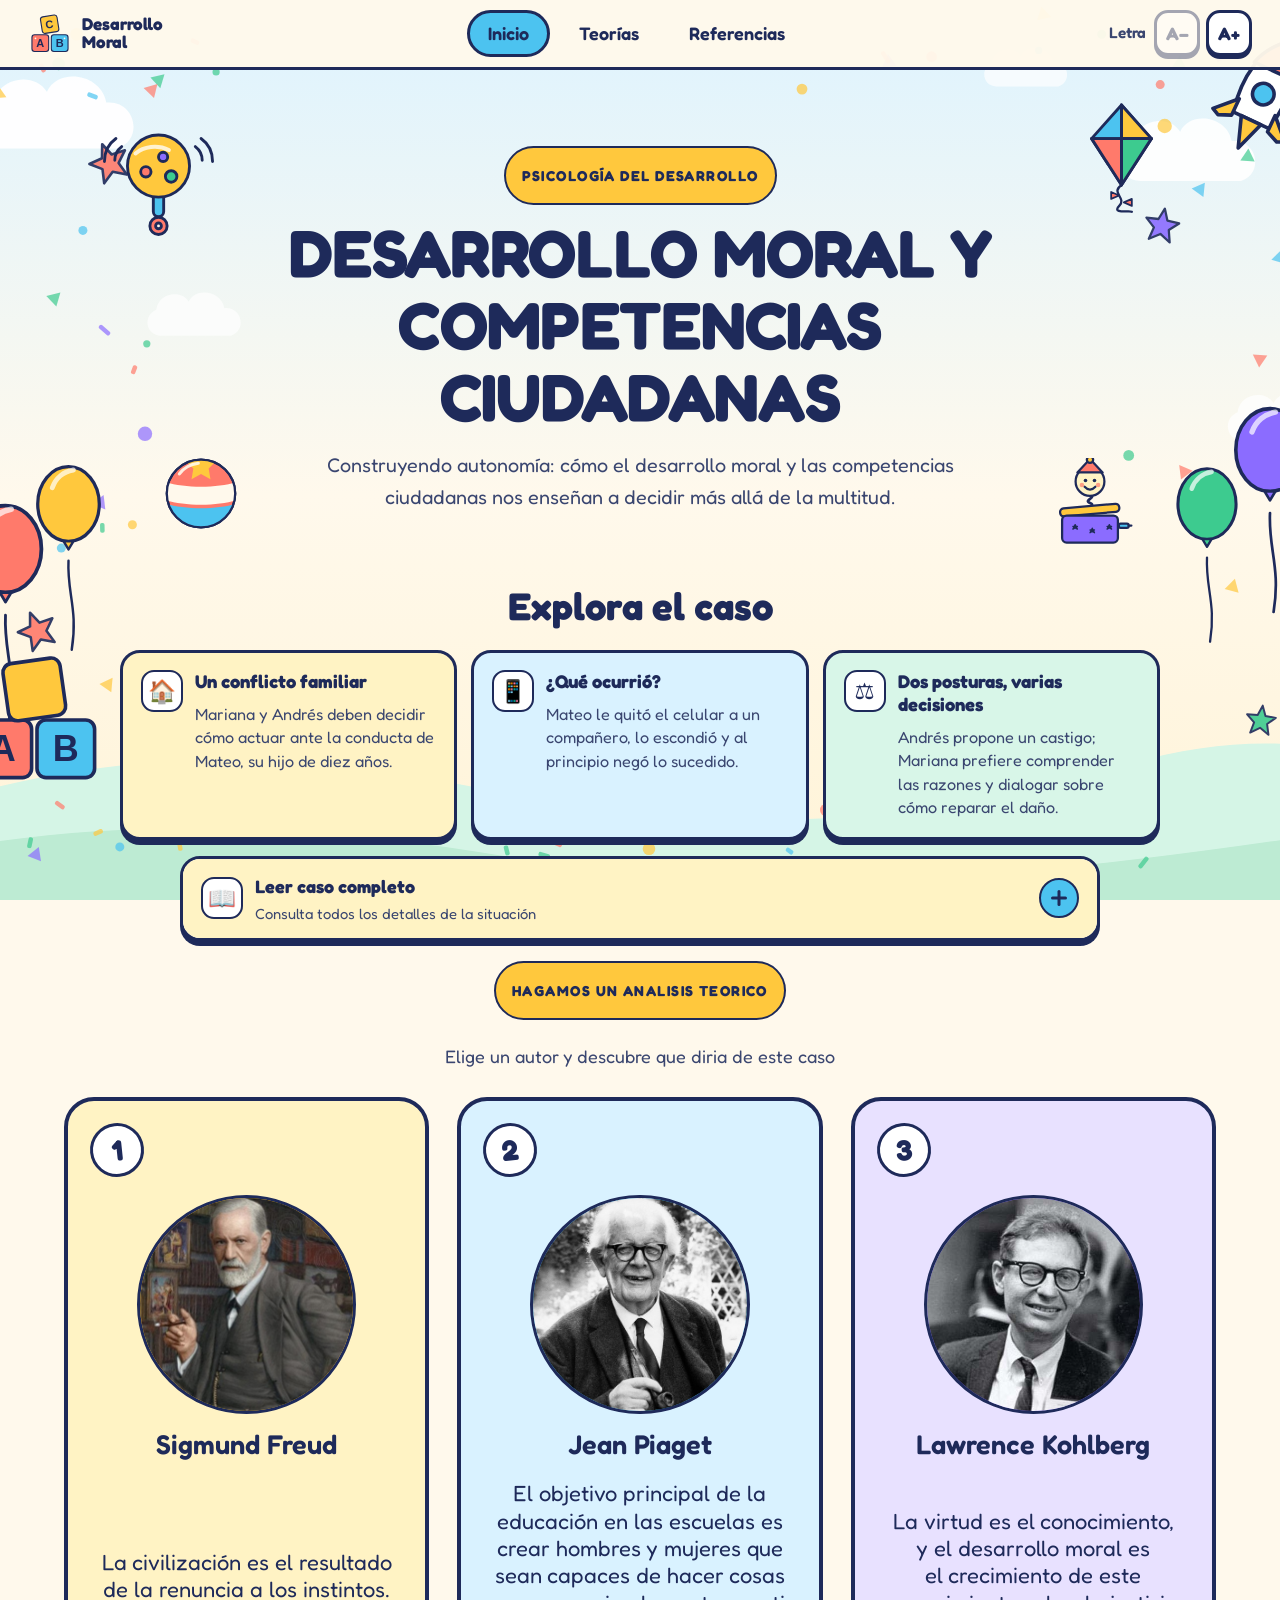
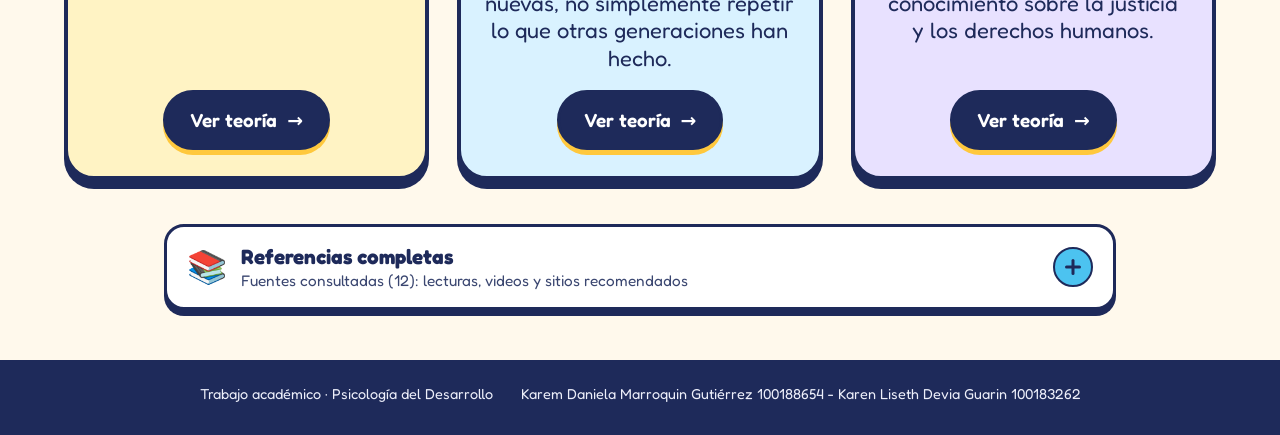
==== index.html @ cc90a4ad "fisrt" ====
<!DOCTYPE html>
<html lang="es" data-text-size="normal">
<head>
  <meta charset="UTF-8" />
  <meta name="viewport" content="width=device-width, initial-scale=1.0" />
  <meta name="referrer" content="strict-origin-when-cross-origin" />
  <meta name="description" content="Desarrollo moral y competencias" />
  <title>Desarrollo moral y competencias</title>
  <link rel="preconnect" href="https://fonts.googleapis.com" />
  <link rel="preconnect" href="https://fonts.gstatic.com" crossorigin />
  <link href="https://fonts.googleapis.com/css2?family=Fredoka:wght@400;500;600;700&display=swap" rel="stylesheet" />
  <link rel="stylesheet" href="styles.css" />
</head>
<body class="home-page">
  <a class="skip-link" href="#contenido">Saltar al contenido principal</a>

  <header class="topbar">
    <a class="logo" href="index.html" aria-label="Desarrollo Moral, ir al inicio">
      <img src="icons/bloques.svg" alt="" width="44" height="44" />
      <span>Desarrollo<br />Moral</span>
    </a>

    <nav class="main-nav" aria-label="Navegación principal">
      <ul>
        <li><a href="index.html" aria-current="page">Inicio</a></li>
        <li><a href="#teorias">Teorías</a></li>
        <li><a href="#referencias">Referencias</a></li>
      </ul>
    </nav>

    <div class="text-size" role="group" aria-label="Tamaño de letra">
      <span class="text-size-label" aria-hidden="true">Letra</span>
      <button type="button" data-size="down" aria-label="Hacer la letra más pequeña">A−</button>
      <button type="button" data-size="up" aria-label="Hacer la letra más grande">A+</button>
    </div>
  </header>

  <main id="contenido" tabindex="-1">

    <section class="hero reveal-up" aria-labelledby="titulo">
      <img class="float-toy toy-1" src="icons/sonajero.svg" alt="" aria-hidden="true" />
      <img class="float-toy toy-2" src="icons/cometa.svg" alt="" aria-hidden="true" />
      <img class="float-toy toy-3" src="icons/pelota.svg" alt="" aria-hidden="true" />
      <img class="float-toy toy-4" src="icons/caja-sorpresa.svg" alt="" aria-hidden="true" />

      <p class="eyebrow">Psicología del desarrollo</p>
      <h1 id="titulo">DESARROLLO MORAL Y <br />COMPETENCIAS CIUDADANAS</h1>
      <p class="subtitle">Construyendo autonomía: cómo el desarrollo moral y las competencias ciudadanas nos enseñan a decidir más allá de la multitud.</p>

    </section>

    <section id="teorias" class="theories-section" aria-labelledby="teorias-heading">
      <div class="section-intro reveal-up">
        <h2 id="teorias-heading">Explora el caso</h2>
        <div class="case-overview" aria-label="Resumen visual del caso">
          <article class="case-highlight">
            <span class="case-icon" aria-hidden="true">🏠</span>
            <div><h3>Un conflicto familiar</h3><p>Mariana y Andrés deben decidir cómo actuar ante la conducta de Mateo, su hijo de diez años.</p></div>
          </article>
          <article class="case-highlight">
            <span class="case-icon" aria-hidden="true">📱</span>
            <div><h3>¿Qué ocurrió?</h3><p>Mateo le quitó el celular a un compañero, lo escondió y al principio negó lo sucedido.</p></div>
          </article>
          <article class="case-highlight">
            <span class="case-icon" aria-hidden="true">⚖️</span>
            <div><h3>Dos posturas, varias decisiones</h3><p>Andrés propone un castigo; Mariana prefiere comprender las razones y dialogar sobre cómo reparar el daño.</p></div>
          </article>
        </div>
        <details class="case-disclosure">
          <summary>
            <span class="case-summary-icon" aria-hidden="true">📖</span>
            <span class="case-summary-text"><strong>Leer caso completo</strong><small>Consulta todos los detalles de la situación</small></span>
            <span class="summary-toggle" aria-hidden="true"></span>
          </summary>
          <div class="case-full-text">
            <p>En una casa, Mariana y su esposo Andrés discuten sobre cómo corregir a su hijo Mateo, de diez años, luego de que la profesora del colegio los llamara para reportar que el niño le quitó el celular a un compañero durante el recreo y lo escondió en su maleta, negando lo ocurrido en un principio hasta que la profesora revisó su puesto; mientras Andrés insistía que la mejor manera de corregirlo es aplicarle un castigo severo y retirarle los videojuegos por un mes para que aprenda a respetar la autoridad y sienta el peso de la desobediencia, Mariana prefiere hablar con calma para entender las razones detrás de la conducta de su hijo, sospechando que pudo hacerlo por encajar con un grupo de amigos que lo presionaban, lo que deja abiertas decisiones posibles como imponer el castigo sin escuchar explicaciones, justificar al niño restándole importancia al incidente para evitarle una crisis, o sentarse a dialogar para establecer normas claras de restitución del daño y empatía hacia el compañero afectado..</p>
          </div>
        </details>
        <p class="section-kicker">Hagamos un analisis teorico</p>
        <p>Elige un autor y descubre que diria de este caso</p>
      </div>

      <div class="theories-grid" data-theories-grid>
        <p class="loading-msg">Cargando teorías…</p>
      </div>
      <noscript><p class="loading-msg">Esta página necesita JavaScript para mostrar las teorías.</p></noscript>
    </section>

    <details id="referencias" class="full-refs">
      <summary>
        <span class="summary-icon" aria-hidden="true">📚</span>
        <span class="summary-text">
          <strong>Referencias completas</strong>
          <small>Fuentes consultadas (<span data-references-count>0</span>): lecturas, videos y sitios recomendados</small>
        </span>
        <span class="summary-toggle" aria-hidden="true"></span>
      </summary>
      <div class="full-refs-inner">
        <ol data-references-list></ol>
      </div>
    </details>

  </main>

  <footer class="site-footer">
    <span>Trabajo académico · Psicología del Desarrollo</span>
    <span>Karem Daniela Marroquin Gutiérrez 100188654 - Karen Liseth Devia Guarin 100183262</span>
  </footer>

  <script src="app.js"></script>
</body>
</html>
---- styles.css ----
/* =========================================================
   MÉTODOS EXPERIMENTALES Y COGNICIÓN TEMPRANA — versión infantil
   Paleta de juguetes · tipografía redondeada · alto contraste
   ========================================================= */

:root {
  --cream: #FFF9EC;
  --ink: #1E2A5A;          /* texto principal y bordes */
  --ink-soft: #3A4670;     /* texto secundario (contraste AA sobre crema/blanco) */
  --white: #ffffff;

  --sun: #FFC83D;
  --sky: #4CC3F0;
  --coral: #FF7A6B;
  --mint: #3DCB8F;
  --grape: #8B6CFF;

  --accent: var(--sun);    /* color del tema activo (se redefine por método) */
  --soft: #FFF3C4;

  --border: 3px solid var(--ink);
  --pop: 0 6px 0 var(--ink);
  --radius-lg: 30px;
  --radius-md: 20px;
  --radius-sm: 14px;

  --font: "Fredoka", "Baloo 2", "Nunito", "Trebuchet MS", "Segoe UI", ui-rounded, system-ui, sans-serif;
}

/* Temas de color (uno por juguete) */
.theme-sun   { --accent: #FFC83D; --soft: #FFF3C4; }
.theme-sky   { --accent: #4CC3F0; --soft: #D9F2FF; }
.theme-grape { --accent: #8B6CFF; --soft: #E8E1FF; }
.theme-mint  { --accent: #3DCB8F; --soft: #D8F6E8; }
.theme-coral { --accent: #FF7A6B; --soft: #FFE3DE; }

/* ---------- Base ---------- */
* { box-sizing: border-box; }

html {
  font-size: 112.5%;                       /* 18 px: lectura cómoda */
  scroll-behavior: smooth;
  scroll-padding-top: 90px;
}
html[data-text-size="grande"]     { font-size: 125%; }
html[data-text-size="muy-grande"] { font-size: 137.5%; }

body {
  margin: 0;
  background-color: var(--cream);
  background-image: url("fondo.svg");
  background-size: cover;
  background-position: center top;
  background-repeat: no-repeat;
  background-attachment: fixed;
  color: var(--ink);
  font-family: var(--font);
  font-weight: 400;
  line-height: 1.6;
}

img { max-width: 100%; }
a { color: inherit; }
button { font-family: inherit; }
button, a { -webkit-tap-highlight-color: transparent; }
[hidden] { display: none !important; }

/* Foco muy visible para teclado */
:focus-visible {
  outline: 4px solid var(--ink);
  outline-offset: 4px;
  border-radius: 8px;
}
main:focus { outline: none; }

.sr-only {
  position: absolute !important;
  width: 1px; height: 1px;
  margin: -1px; padding: 0;
  overflow: hidden;
  clip: rect(0 0 0 0);
  white-space: nowrap;
  border: 0;
}

.skip-link {
  position: absolute;
  left: 12px; top: -80px;
  z-index: 100;
  padding: 12px 18px;
  background: var(--ink);
  color: var(--white);
  font-weight: 600;
  border-radius: 0 0 14px 14px;
  text-decoration: none;
}
.skip-link:focus { top: 0; }

/* ---------- Barra superior ---------- */
.topbar {
  display: flex;
  align-items: center;
  justify-content: space-between;
  flex-wrap: wrap;
  gap: 10px 22px;
  padding: 10px 28px;
  background: rgba(255, 249, 236, .96);
  border-bottom: var(--border);
  z-index: 50;
}
@media (min-width: 900px) {
  .topbar { position: sticky; top: 0; }
}

.logo {
  display: inline-flex;
  align-items: center;
  gap: 10px;
  text-decoration: none;
  font-weight: 700;
  font-size: .95rem;
  line-height: 1.1;
  color: var(--ink);
}
.logo img { width: 44px; height: 44px; }

.main-nav ul {
  display: flex;
  flex-wrap: wrap;
  gap: 8px;
  margin: 0; padding: 0;
  list-style: none;
}
.main-nav a {
  display: inline-flex;
  align-items: center;
  min-height: 46px;
  padding: 6px 18px;
  border-radius: 999px;
  border: 3px solid transparent;
  font-weight: 600;
  text-decoration: none;
  transition: background .2s ease, transform .2s ease;
}
.main-nav a:hover { background: var(--sun); transform: translateY(-2px); }
.main-nav a[aria-current="page"] { background: var(--sky); border-color: var(--ink); }

.text-size { display: inline-flex; align-items: center; gap: 6px; }
.text-size-label { font-weight: 600; font-size: .85rem; color: var(--ink-soft); margin-right: 2px; }
.text-size button {
  min-width: 46px; min-height: 46px;
  border: var(--border);
  border-radius: 14px;
  background: var(--white);
  color: var(--ink);
  font-size: 1rem;
  font-weight: 700;
  cursor: pointer;
  box-shadow: 0 3px 0 var(--ink);
  transition: transform .15s ease, background .15s ease;
}
.text-size button:hover:not(:disabled) { background: var(--sun); transform: translateY(-2px); }
.text-size button:active:not(:disabled) { transform: translateY(2px); box-shadow: 0 1px 0 var(--ink); }
.text-size button:disabled { opacity: .4; cursor: not-allowed; }

/* ---------- Botones ---------- */
.primary-btn {
  position: relative;
  display: inline-flex;
  align-items: center;
  justify-content: center;
  gap: 10px;
  min-height: 52px;
  padding: 12px 24px;
  border: var(--border);
  border-radius: 999px;
  background: var(--ink);
  color: var(--white);
  font-weight: 600;
  font-size: 1.05rem;
  text-decoration: none;
  box-shadow: 0 5px 0 var(--sun);
  transition: transform .15s ease, box-shadow .15s ease, background .15s ease;
}
.primary-btn:hover { background: #2B3C85; transform: translateY(-3px); box-shadow: 0 8px 0 var(--sun); }
.primary-btn:active { transform: translateY(3px); box-shadow: 0 2px 0 var(--sun); }
.primary-btn.small { min-height: 48px; padding: 10px 20px; font-size: 1rem; margin-top: 6px; }
.primary-btn .arrow { transition: transform .2s ease; }
.primary-btn:hover .arrow { transform: translateX(4px); }


/* ---------- Portada ---------- */
.hero {
  position: relative;
  overflow-x: clip;
  max-width: 1100px;
  margin: 0 auto;
  padding: 56px 24px 26px;
  text-align: center;
}
.eyebrow, .section-kicker {
  display: inline-block;
  margin: 20px 0 12px;
  padding: 16px 16px;
  border-radius: 999px;
  background: var(--sun);
  border: 2px solid var(--ink);
  font-size: .8rem;
  font-weight: 700;
  letter-spacing: .1em;
  text-transform: uppercase;
}

.hero h1 {
  margin: 0 auto;
  max-width: 820px;
  font-size: clamp(2.1rem, 5.2vw, 4rem);
  line-height: 1.08;
  font-weight: 700;
  letter-spacing: -.01em;
  text-wrap: balance;
}
.subtitle {
  margin: 18px auto 8px;
  max-width: 700px;
  color: var(--ink-soft);
  font-size: 1.1rem;
}

.float-toy {
  position: absolute;
  width: clamp(70px, 9vw, 130px);
  height: auto;
  pointer-events: none;
  animation: bob 4.5s ease-in-out infinite;
}
.toy-1 { left: 1%;  top: 12%;  --r: -12deg; }
.toy-2 { right: 1%; top: 6%;   --r: 10deg;  animation-delay: -1.2s; }
.toy-3 { left: 6%;  bottom: 2%; --r: 8deg;  animation-delay: -2.4s; width: clamp(60px, 7vw, 100px); }
.toy-4 { right: 5%; bottom: 0%; --r: -8deg; animation-delay: -3.4s; width: clamp(60px, 7vw, 100px); }
@keyframes bob {
  0%, 100% { transform: translateY(0) rotate(var(--r, 0deg)); }
  50%      { transform: translateY(-12px) rotate(calc(var(--r, 0deg) * -.6)); }
}

/* ---------- Teorías (inicio) ---------- */
.theories-section { max-width: 1200px; margin: 0 auto; padding: 36px 24px 30px; scroll-margin-top: 80px; }
.section-intro { text-align: center; padding-bottom: 26px; }
.section-intro h2 { margin: 0; font-size: clamp(1.7rem, 3vw, 2.5rem); line-height: 1.15; }
.section-intro p:last-child { max-width: 680px; margin: 10px auto 0; color: var(--ink-soft); }

.theories-grid {
  display: grid;
  grid-template-columns: repeat(3, minmax(0, 1fr));
  gap: 28px;
  align-items: stretch;
}
.loading-msg { grid-column: 1 / -1; text-align: center; color: var(--ink-soft); padding: 40px 0; }

.theory-card {
  position: relative;
  display: flex;
  flex-direction: column;
  padding: 22px 22px 26px;
  background: var(--soft);
  border: 4px solid var(--ink);
  border-radius: var(--radius-lg);
  box-shadow: 0 9px 0 var(--ink);
  transition: transform .22s ease, box-shadow .22s ease;
}
.theory-card:hover { transform: translateY(-6px); box-shadow: 0 15px 0 var(--ink); }
.theory-card:focus-within { outline: 4px solid var(--ink); outline-offset: 6px; }
.theory-card .primary-btn:focus-visible { outline: none; }          /* el foco lo muestra la tarjeta entera */
.theory-card .primary-btn { position: static; transform: none !important; }   /* el área clicable se mide contra la tarjeta */
.theory-card:hover .primary-btn { background: #2B3C85; box-shadow: 0 8px 0 var(--sun); }
.theory-card .primary-btn::after { content: ""; position: absolute; inset: 0; border-radius: var(--radius-lg); }  /* toda la tarjeta es clicable */

.card-topline { display: flex; align-items: center; justify-content: space-between; gap: 10px; }
.badge {
  display: grid; place-items: center;
  width: 54px; height: 54px;
  border-radius: 50%;
  background: var(--white);
  border: 3px solid var(--ink);
  font-size: 1.6rem;
  font-weight: 700;
  line-height: 1;
  transform: rotate(-6deg);
}
.card-category {
  padding: 6px 14px;
  border-radius: 999px;
  background: var(--white);
  border: 2px solid var(--ink);
  font-size: .82rem;
  font-weight: 600;
  text-align: center;
}

.card-toy {
  display: grid; place-items: center;
  width: min(220px, 70%);
  aspect-ratio: 1;
  margin: 18px auto 14px;
  border-radius: 50%;
  background: var(--accent);
  border: 3px solid var(--ink);
  transition: transform .3s ease;
}
.card-toy img { width: 78%; height: auto; display: block; }
.theory-card:hover .card-toy { transform: rotate(-6deg) scale(1.05); }

.card-content { display: flex; flex: 1; flex-direction: column; align-items: center; justify-content: space-between; gap: 18px; text-align: center; }
.theory-card h1 { margin: 0; font-size: 1.22rem; line-height: 1.25; font-weight: 400; text-wrap: balance; }
.theory-card h3 { margin: 0; font-size: 1.22rem; line-height: 1.25; font-weight: 600; text-wrap: balance; }

/* ---------- Referencias (desplegable) ---------- */
.full-refs { max-width: 1000px; margin: 14px auto 50px; padding: 0 24px; scroll-margin-top: 90px; }
.full-refs > summary {
  display: flex;
  align-items: center;
  gap: 14px;
  min-height: 64px;
  padding: 14px 20px;
  list-style: none;
  cursor: pointer;
  background: var(--white);
  border: var(--border);
  border-radius: var(--radius-md);
  box-shadow: var(--pop);
}
.full-refs > summary::-webkit-details-marker { display: none; }
.full-refs > summary:hover { background: #FFF3C4; }
.summary-icon { font-size: 1.8rem; }
.summary-text { flex: 1; display: grid; line-height: 1.3; }
.summary-text strong { font-size: 1.15rem; }
.summary-text small { color: var(--ink-soft); font-size: .85rem; }
.summary-toggle {
  flex: 0 0 auto; width: 40px; height: 40px; border-radius: 50%;
  background: var(--sky); border: 2px solid var(--ink);
  position: relative;
}
.summary-toggle::before, .summary-toggle::after {
  content: ""; position: absolute; left: 50%; top: 50%;
  width: 16px; height: 3px; background: var(--ink); border-radius: 2px;
  transform: translate(-50%, -50%); transition: transform .2s ease;
}
.summary-toggle::after { transform: translate(-50%, -50%) rotate(90deg); }
.full-refs[open] .summary-toggle::after { transform: translate(-50%, -50%) rotate(0deg); }

.full-refs-inner {
  margin-top: 14px;
  padding: 22px 26px;
  background: rgba(255,255,255,.96);
  border: var(--border);
  border-radius: var(--radius-md);
}
.full-refs ol { margin: 0; padding-left: 24px; display: grid; gap: 14px; color: var(--ink-soft); font-size: .88rem; line-height: 1.55; }
.full-refs li { padding-left: 4px; overflow-wrap: anywhere; }
.full-refs li a { color: var(--ink); font-weight: 500; text-decoration: underline; text-underline-offset: 3px; }

/* ---------- Pie ---------- */
.site-footer {
  padding: 22px 28px 30px;
  background: var(--ink);
  color: #EDEFFA;
  display: flex;
  justify-content: center;
  flex-wrap: wrap;
  gap: 6px 28px;
  text-align: center;
  font-size: .8rem;
}

/* =========================================================
   PÁGINA DE MÉTODO
   ========================================================= */
.theory-shell { max-width: 1200px; margin: 0 auto; padding: 22px 24px 56px; }

.breadcrumb ol { display: flex; flex-wrap: wrap; gap: 4px 0; margin: 0; padding: 0; list-style: none; font-size: .9rem; }
.breadcrumb li { display: inline-flex; align-items: center; }
.breadcrumb li + li::before { content: "›"; margin: 0 10px; font-weight: 700; }
.breadcrumb a { display: inline-block; padding: 6px 4px; font-weight: 600; text-underline-offset: 3px; }
.breadcrumb [aria-current="page"] { color: var(--ink-soft); }

.theory-hero {
  display: flex;
  align-items: center;
  gap: 28px;
  margin: 14px 0 18px;
  padding: 26px 32px;
  background: var(--soft);
  border: 4px solid var(--ink);
  border-radius: var(--radius-lg);
  box-shadow: 0 8px 0 var(--ink);
}
.hero-toy {
  flex: 0 0 auto;
  width: clamp(110px, 16vw, 170px);
  aspect-ratio: 1;
  border-radius: 50%;
  overflow: hidden;                /* recorta la foto cuadrada al círculo */
  background: var(--accent);
  border: 3px solid var(--ink);
  animation: bob 4.5s ease-in-out infinite;
}
.hero-toy img { display: block; width: 100%; height: 100%; object-fit: cover; }
.hero-text { flex: 1; min-width: 0; }
.chip {
  display: inline-flex;
  padding: 6px 16px;
  border-radius: 999px;
  background: var(--white);
  border: 2px solid var(--ink);
  font-weight: 600;
  font-size: .85rem;
}
.theory-hero h1 { margin: 12px 0 8px; font-size: clamp(1.6rem, 3.4vw, 2.7rem); line-height: 1.12; font-weight: 700; text-wrap: balance; }
.theory-hero p { margin: 0; color: var(--ink-soft); font-size: 1.02rem; }

/* Menú de secciones */
.section-nav {
  display: flex;
  align-items: center;
  flex-wrap: wrap;
  gap: 8px 12px;
  margin: 0 0 24px;
  padding: 10px 14px;
  background: rgba(255,255,255,.96);
  border: 3px solid var(--ink);
  border-radius: 999px;
}
.section-nav-title { font-weight: 700; padding-left: 8px; }
.section-nav ul { display: flex; flex-wrap: wrap; gap: 6px; margin: 0; padding: 0; list-style: none; }
.section-nav a {
  display: inline-flex; align-items: center; gap: 6px;
  min-height: 44px;
  padding: 6px 14px;
  border-radius: 999px;
  border: 2px solid transparent;
  font-weight: 600;
  font-size: .92rem;
  text-decoration: none;
  transition: background .15s ease;
}
.section-nav a:hover { background: var(--accent); border-color: var(--ink); }
@media (min-width: 900px) {
  .section-nav { position: sticky; top: 76px; z-index: 40; }
}

.content-stack { display: grid; grid-template-columns: repeat(2, minmax(0, 1fr)); gap: 24px; align-items: start; }
.column { display: grid; gap: 24px; min-width: 0; }
.panel {
  position: relative;
  padding: 24px 26px 28px;
  background: var(--white);
  border: 3px solid var(--ink);
  border-radius: var(--radius-lg);
  box-shadow: 0 7px 0 var(--ink);
  scroll-margin-top: 150px;
}
.panel::before {                                   /* franja de color superior */
  content: "";
  position: absolute; left: 24px; right: 24px; top: -3px; height: 10px;
  border-radius: 0 0 10px 10px;
  background: var(--accent);
  border: 3px solid var(--ink); border-top: 0;
}
.panel h2 { display: flex; align-items: center; gap: 10px; margin: 6px 0 12px; font-size: 1.35rem; line-height: 1.2; font-weight: 600; }
.panel-emoji {
  display: inline-grid; place-items: center;
  width: 46px; height: 46px;
  border-radius: 14px;
  background: var(--soft);
  border: 2px solid var(--ink);
  font-size: 1.4rem;
}
.panel p { color: var(--ink-soft); margin: 0 0 12px; }
/* Video */
.video-shell { position: relative; }
.video-frame {
  display: block;
  width: 100%;
  aspect-ratio: 16 / 9;
  height: auto;
  border: 3px solid var(--ink);
  border-radius: 18px;
  background: #D9F2FF;
}
.video-ref { margin: 12px 2px 0 !important; font-size: .9rem; color: var(--ink-soft); }
.secondary-link { color: var(--ink); font-weight: 600; text-decoration: underline; text-underline-offset: 4px; }

/* Lecturas */

.article-card {
  display: block;
  padding: 12px;
  background: var(--soft);
  border: 3px solid var(--ink);
  border-radius: 18px;
  text-decoration: none;
  transition: transform .18s ease, box-shadow .18s ease;
}
.article-card:hover { transform: translateY(-4px); box-shadow: 0 6px 0 var(--ink); }
.article-thumb, .web-thumb, .activity-link {
  position: relative;
  display: block;
  overflow: hidden;
  aspect-ratio: 16 / 9;
  border: 2px solid var(--ink);
  border-radius: 12px;
  background: var(--white);
}
.article-thumb img, .web-thumb img, .activity-link img { display: block; width: 100%; height: 100%; object-fit: cover; transition: transform .3s ease; }
.article-card:hover .article-thumb img,
.web-thumb:hover img, .activity-link:hover img { transform: scale(1.04); }
.web-thumb, .activity-link { margin: 6px 0 14px; text-decoration: none; }
.activity-link { margin-bottom: 0; box-shadow: 0 5px 0 var(--ink); }
.thumb-link-label {
  position: absolute; right: 10px; bottom: 10px;
  padding: 6px 12px;
  border-radius: 999px;
  background: var(--sun);
  border: 2px solid var(--ink);
  color: var(--ink);
  font-size: .78rem;
  font-weight: 700;
}
.article-lang { margin-top: 10px; font-size: .78rem; font-weight: 700; letter-spacing: .06em; text-transform: uppercase; color: var(--ink-soft); }
.article-card strong { display: block; margin-top: 4px; line-height: 1.25; color: var(--ink); }
.article-card p { margin: 6px 0 0; font-size: .82rem; }
.panel p strong { color: var(--ink); }

/* Dato curioso */
.fact-box {
  display: flex;
  flex-direction: column;
  gap: 18px;
  background: #3B2D8F;
  color: var(--white);
}
.fact-box h2 { color: var(--white); }
.fact-box p { color: var(--white) !important; font-size: 1.08rem; line-height: 1.55; }
.fact-icon {
  display: grid; place-items: center;
  width: 56px; height: 56px;
  border-radius: 50%;
  background: var(--sun);
  border: 3px solid var(--ink);
  font-size: 1.6rem;
  margin-top: 6px;
}
.refline { padding-top: 14px; border-top: 2px dashed rgba(255,255,255,.4); font-size: .85rem; color: #E7E3FF; }

/* Anterior / siguiente / volver */
.pager { display: grid; grid-template-columns: repeat(2, minmax(0, 1fr)); gap: 18px; margin-top: 34px; }
.pager-link {
  display: grid;
  gap: 2px;
  min-height: 76px;
  padding: 14px 20px;
  background: var(--white);
  border: var(--border);
  border-radius: var(--radius-md);
  box-shadow: var(--pop);
  text-decoration: none;
  transition: transform .15s ease, background .15s ease;
}
.pager-link:hover { background: var(--sun); transform: translateY(-3px); }
.pager-next { text-align: right; grid-column: 2; }
.pager-prev { grid-column: 1; }
.pager-dir { font-size: .82rem; font-weight: 700; color: var(--ink-soft); letter-spacing: .04em; text-transform: uppercase; }
.pager-name { font-weight: 600; line-height: 1.25; }
.back-home { margin-top: 30px; text-align: center; }

/* ---------- Animaciones ---------- */
.reveal-up { opacity: 0; transform: translateY(20px); animation: reveal .8s cubic-bezier(.2,.7,.2,1) forwards; }
.delay-1 { animation-delay: .1s; }
.delay-2 { animation-delay: .2s; }
.delay-3 { animation-delay: .3s; }
@keyframes reveal { to { opacity: 1; transform: translate(0,0); } }
@keyframes pop-open { from { opacity: 0; transform: translateY(-6px) scale(.98); } to { opacity: 1; transform: none; } }

/* =========================================================
   RESPONSIVE
   ========================================================= */
@media (max-width: 1060px) {
  .theories-grid { gap: 20px; }
  .theory-card h3 { font-size: 1.1rem; }
}

@media (max-width: 899px) {
  html { scroll-padding-top: 16px; }
  .content-stack { grid-template-columns: 1fr; }

  /* tres temas en columna, cada tarjeta en horizontal */
  .theories-grid { grid-template-columns: 1fr; max-width: 640px; margin: 0 auto; gap: 26px; }
  .theory-card { display: grid; grid-template-columns: 150px 1fr; grid-template-areas: "top top" "toy content"; column-gap: 20px; align-items: center; }
  .card-topline { grid-area: top; margin-bottom: 8px; }
  .card-toy { grid-area: toy; width: 150px; margin: 0; }
  .card-content { grid-area: content; align-items: flex-start; text-align: left; }
  .panel { scroll-margin-top: 20px; }
}

@media (max-width: 640px) {
  .topbar { padding: 10px 16px; justify-content: space-between; }
  .main-nav { order: 3; width: 100%; }
  .main-nav ul { justify-content: center; }
  .main-nav a { padding: 6px 14px; }
  .text-size-label { display: none; }

  body { background-attachment: scroll; background-size: auto 100%; }
  .hero { padding: 36px 18px 18px; }
  .float-toy { opacity: .9; }
  .toy-1 { top: 2%; left: 2%; width: 56px; }
  .toy-2 { top: 0; right: 2%; width: 56px; }
  .toy-3, .toy-4 { display: none; }
  .theories-section, .full-refs, .theory-shell { padding-left: 16px; padding-right: 16px; }

  .theory-card { grid-template-columns: 1fr; grid-template-areas: "top" "toy" "content"; }
  .card-toy { width: min(190px, 62%); margin: 8px auto 14px; }
  .card-content { align-items: center; text-align: center; }

  .theory-hero { flex-direction: column; text-align: center; padding: 22px 18px; gap: 16px; }
  .section-nav { border-radius: 24px; }
  .section-nav-title { width: 100%; }
  .section-nav ul { width: 100%; }
  
  .panel { padding: 22px 18px 24px; }
  .pager { grid-template-columns: 1fr; }
  .pager-next, .pager-prev { grid-column: 1; text-align: left; }
  .full-refs-inner { padding: 18px 16px; }
  .full-refs ol { padding-left: 20px; }
  .site-footer { flex-direction: column; align-items: center; }
}

@media (prefers-reduced-motion: reduce) {
  html { scroll-behavior: auto; }
  *, *::before, *::after { animation-duration: .001ms !important; animation-iteration-count: 1 !important; transition-duration: .001ms !important; }
  .reveal-up { opacity: 1; transform: none; }
}

/* ---------- Tarjetas de autor (foto) ---------- */
.card-photo { overflow: hidden; }
.card-photo img { display: block; width: 100%; height: 100%; aspect-ratio: 1; object-fit: cover; border-radius: 50%; transform: scale(1.02); }
.author-card h3 { font-size: 1.5rem; }

/* ---------- Argumento (página del autor) ---------- */
.argument-panel { margin: 0 0 28px; scroll-margin-top: 150px; }
.argument-text { margin: 0 0 10px; color: var(--ink) !important; font-size: 1.12rem; line-height: 1.7; }
.panel p.argument-by { margin: 0; font-weight: 600; text-align: right; color: var(--ink-soft); }


/* ---------- Caso principal: resumen visual y texto completo ---------- */
.case-overview {
  display: grid;
  grid-template-columns: repeat(3, minmax(0, 1fr));
  gap: 14px;
  margin: 22px auto 16px;
  max-width: 1040px;
  text-align: left;
}
.case-highlight {
  display: flex;
  align-items: flex-start;
  gap: 12px;
  min-width: 0;
  padding: 17px 18px;
  background: var(--white);
  border: 3px solid var(--ink);
  border-radius: 20px;
  box-shadow: 0 5px 0 var(--ink);
}
.case-highlight:nth-child(1) { background: #FFF3C4; }
.case-highlight:nth-child(2) { background: #D9F2FF; }
.case-highlight:nth-child(3) { background: #D8F6E8; }
.case-icon, .case-summary-icon, .argument-summary-icon {
  display: grid;
  place-items: center;
  flex: 0 0 42px;
  width: 42px;
  height: 42px;
  background: var(--white);
  border: 2px solid var(--ink);
  border-radius: 13px;
  font-size: 1.25rem;
}
.case-highlight h3 { margin: 0 0 4px; color: var(--ink); font-size: 1.02rem; line-height: 1.25; }
.case-highlight p { margin: 0; color: var(--ink-soft); font-size: .9rem; line-height: 1.45; }
.case-disclosure, .argument-disclosure {
  max-width: 920px;
  margin: 0 auto;
  overflow: hidden;
  text-align: left;
  background: var(--white);
  border: 3px solid var(--ink);
  border-radius: 20px;
  box-shadow: 0 5px 0 var(--ink);
}
.case-disclosure > summary, .argument-disclosure > summary {
  display: flex;
  align-items: center;
  gap: 12px;
  min-height: 76px;
  padding: 13px 18px;
  list-style: none;
  cursor: pointer;
  background: var(--soft);
  transition: background .18s ease;
}
.case-disclosure > summary::-webkit-details-marker,
.argument-disclosure > summary::-webkit-details-marker { display: none; }
.case-disclosure > summary:hover, .argument-disclosure > summary:hover { background: var(--accent); }
.case-summary-text, .argument-summary-text { display: grid; flex: 1; gap: 1px; color: var(--ink); }
.case-summary-text strong, .argument-summary-text strong { font-size: 1rem; }
.case-summary-text small, .argument-summary-text small { color: var(--ink-soft); font-size: .82rem; }
.case-full-text, .argument-full-text { padding: 20px 24px 22px; border-top: 2px solid rgba(30, 42, 90, .14); }
.case-full-text p { max-width: 78ch; margin: 0 auto; color: var(--ink); line-height: 1.75; text-align: left; }
.case-disclosure[open] > summary, .argument-disclosure[open] > summary { background: var(--accent); }

/* ---------- Argumento: introducción breve y despliegue del texto íntegro ---------- */
.argument-intro {
  margin: 0 0 16px;
  padding: 16px 18px;
  background: var(--soft);
  border: 2px solid var(--ink);
  border-radius: 18px;
}
.argument-intro h3 { margin: 0 0 6px; color: var(--ink); font-size: 1.15rem; line-height: 1.35; }
.argument-intro p { margin: 0; color: var(--ink-soft); }
.argument-disclosure { max-width: none; box-shadow: none; border-width: 2px; border-radius: 16px; }
.argument-disclosure > summary { min-height: 68px; padding: 10px 14px; }
.argument-summary-icon { flex-basis: 38px; width: 38px; height: 38px; font-size: 1.1rem; }
.argument-full-text { padding: 18px 20px 20px; }
.argument-text { margin: 0 0 12px; color: var(--ink) !important; font-size: 1.04rem; line-height: 1.75; }
.panel p.argument-by { margin: 0; font-weight: 600; text-align: right; color: var(--ink-soft); }

@media (max-width: 820px) {
  .case-overview { grid-template-columns: 1fr; max-width: 640px; }
  .case-highlight { padding: 15px 16px; }
}
@media (max-width: 600px) {
  .case-disclosure > summary, .argument-disclosure > summary { padding: 11px 12px; gap: 9px; }
  .case-full-text, .argument-full-text { padding: 16px 14px 18px; }
  .case-summary-text small, .argument-summary-text small { font-size: .76rem; }
}
.case-disclosure[open] .summary-toggle::after,
.argument-disclosure[open] .summary-toggle::after {
  transform: translate(-50%, -50%) rotate(0deg);
}

/* ---------- Subpágina: artículos en su propio panel ---------- */
.panel .article-card { margin-top: 10px; }
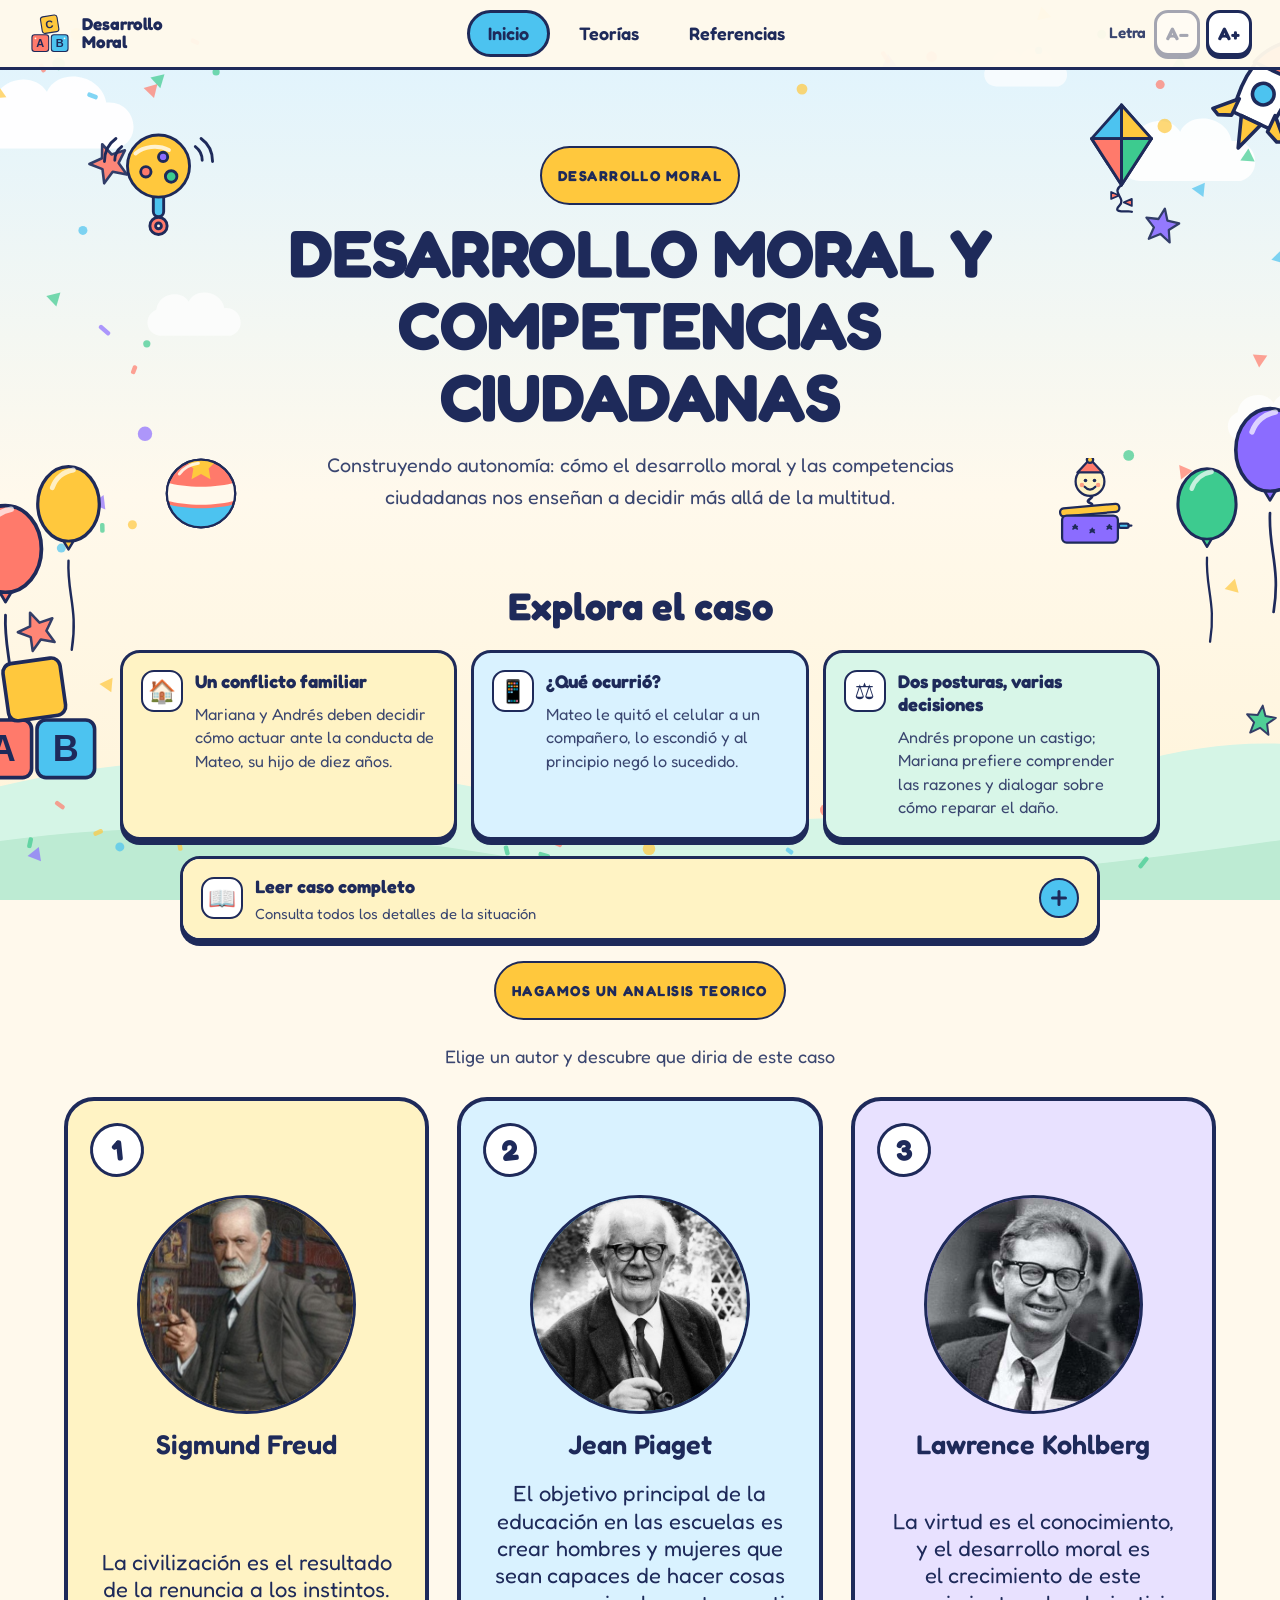
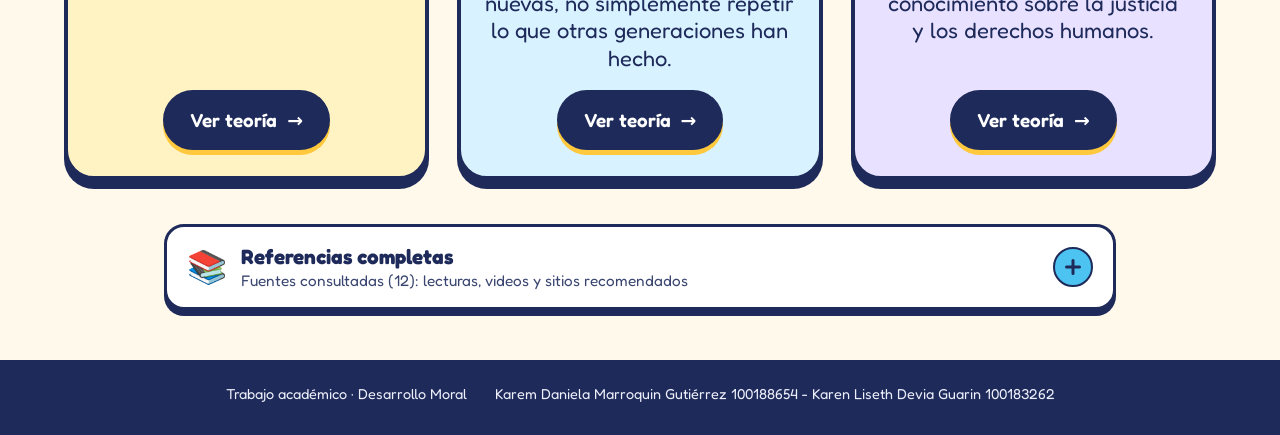
==== commit 5c148f6b: "cambios" ====
--- a/index.html
+++ b/index.html
@@ -43,7 +43,7 @@
       <img class="float-toy toy-3" src="icons/pelota.svg" alt="" aria-hidden="true" />
       <img class="float-toy toy-4" src="icons/caja-sorpresa.svg" alt="" aria-hidden="true" />
 
-      <p class="eyebrow">Psicología del desarrollo</p>
+      <p class="eyebrow">Desarrollo Moral</p>
       <h1 id="titulo">DESARROLLO MORAL Y <br />COMPETENCIAS CIUDADANAS</h1>
       <p class="subtitle">Construyendo autonomía: cómo el desarrollo moral y las competencias ciudadanas nos enseñan a decidir más allá de la multitud.</p>
 
@@ -103,7 +103,7 @@
   </main>
 
   <footer class="site-footer">
-    <span>Trabajo académico · Psicología del Desarrollo</span>
+    <span>Trabajo académico · Desarrollo Moral</span>
     <span>Karem Daniela Marroquin Gutiérrez 100188654 - Karen Liseth Devia Guarin 100183262</span>
   </footer>
 
